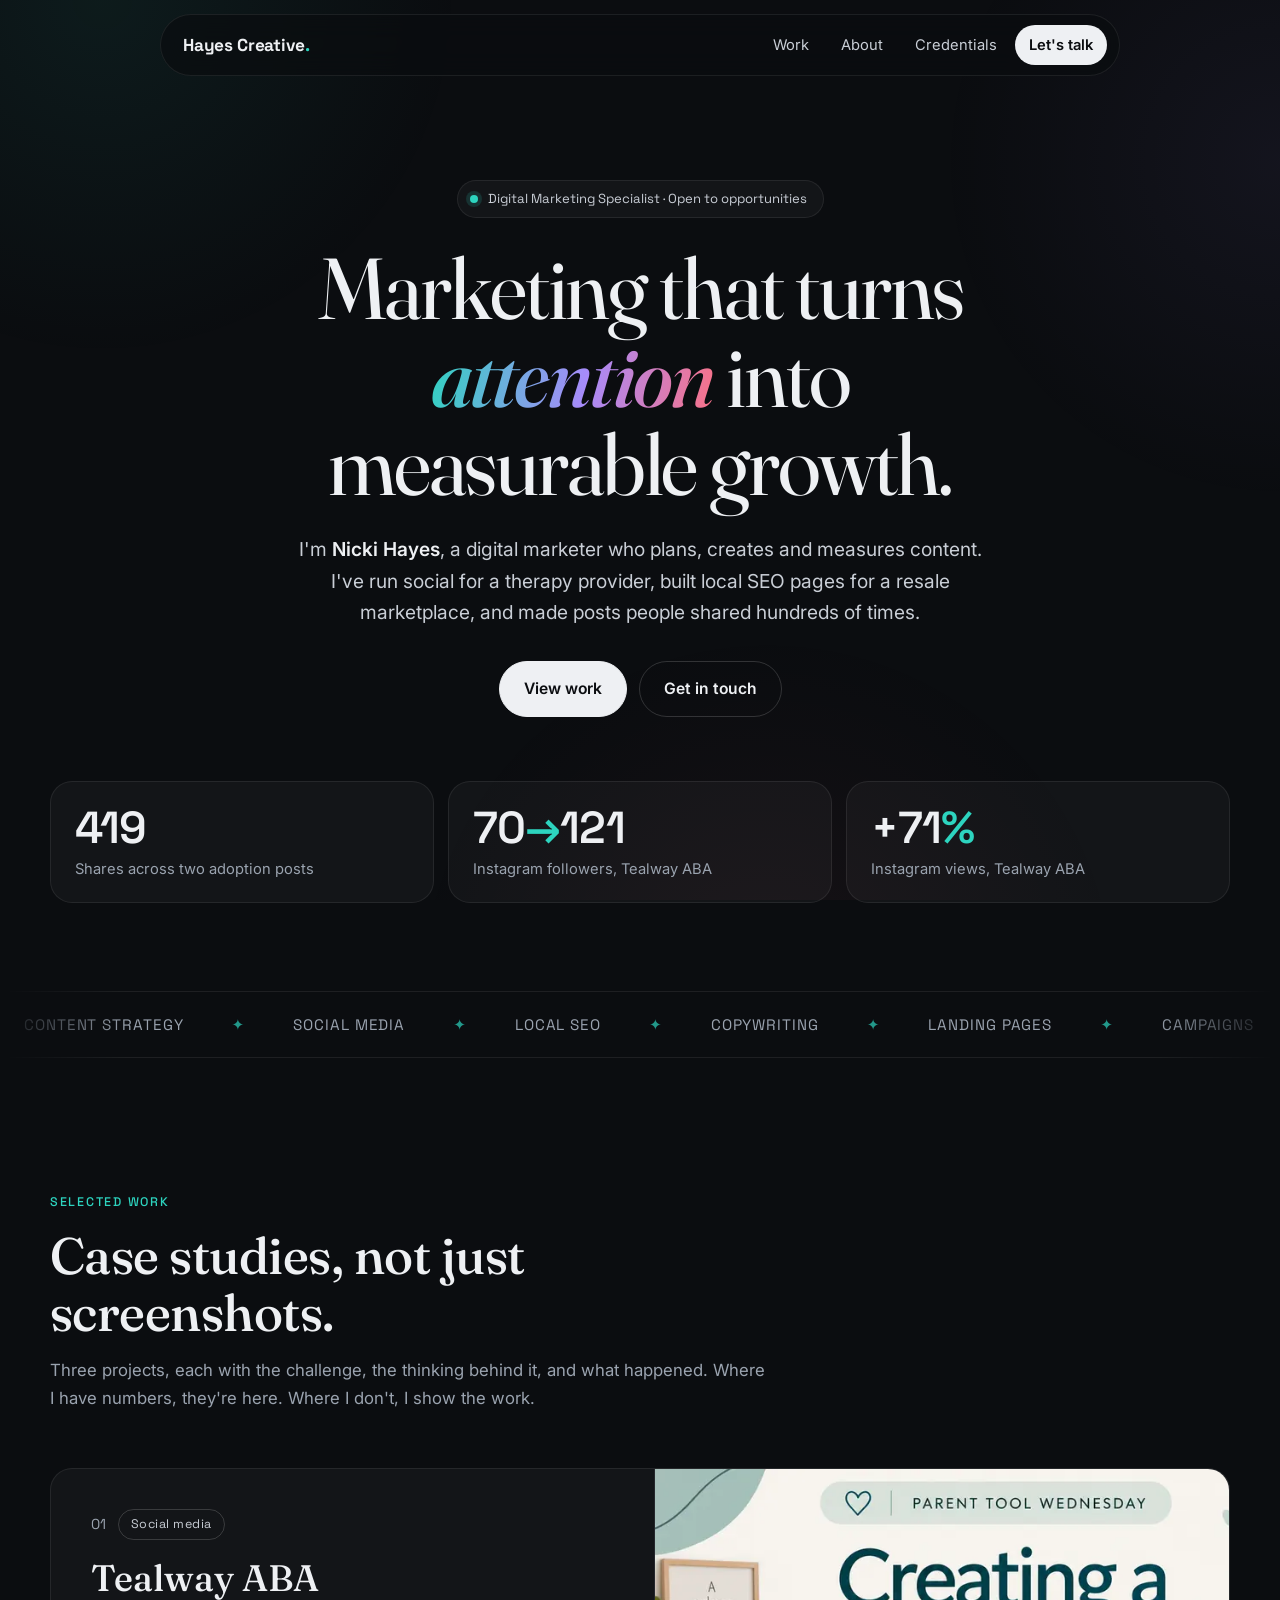
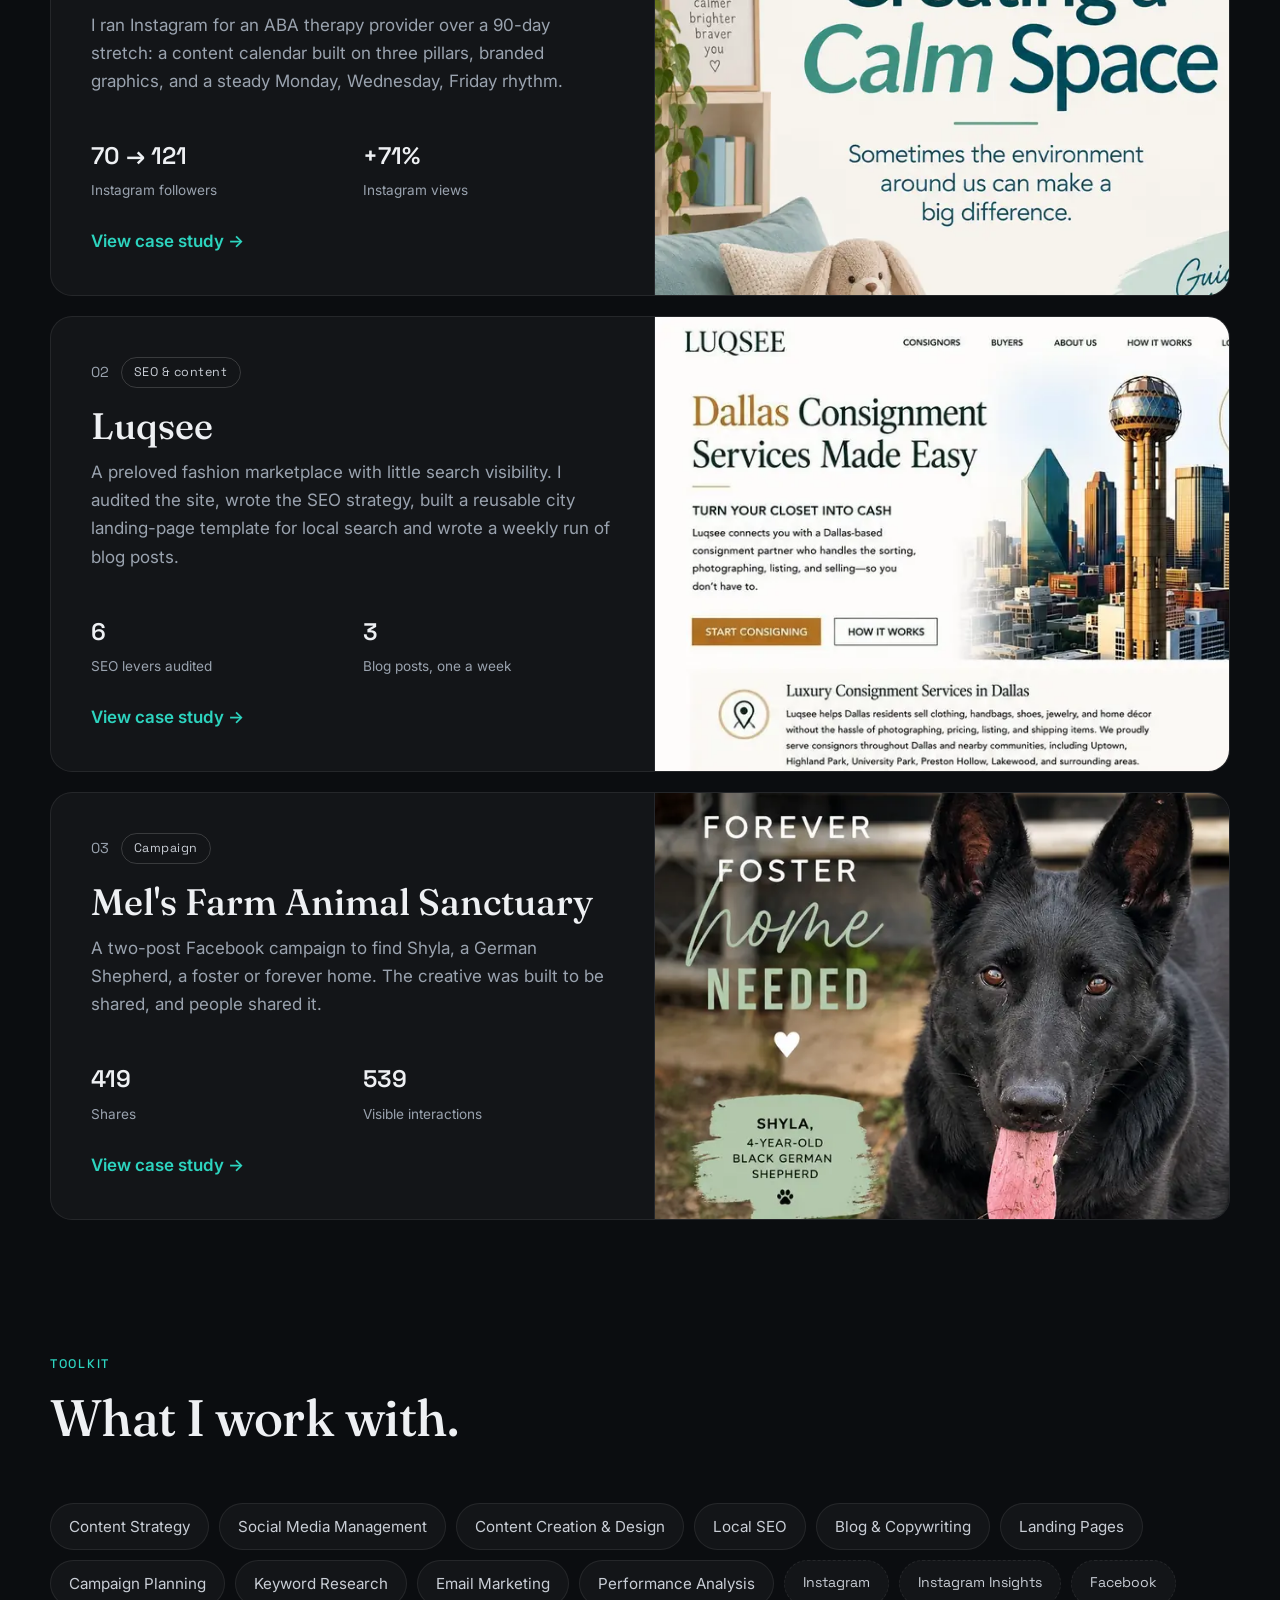
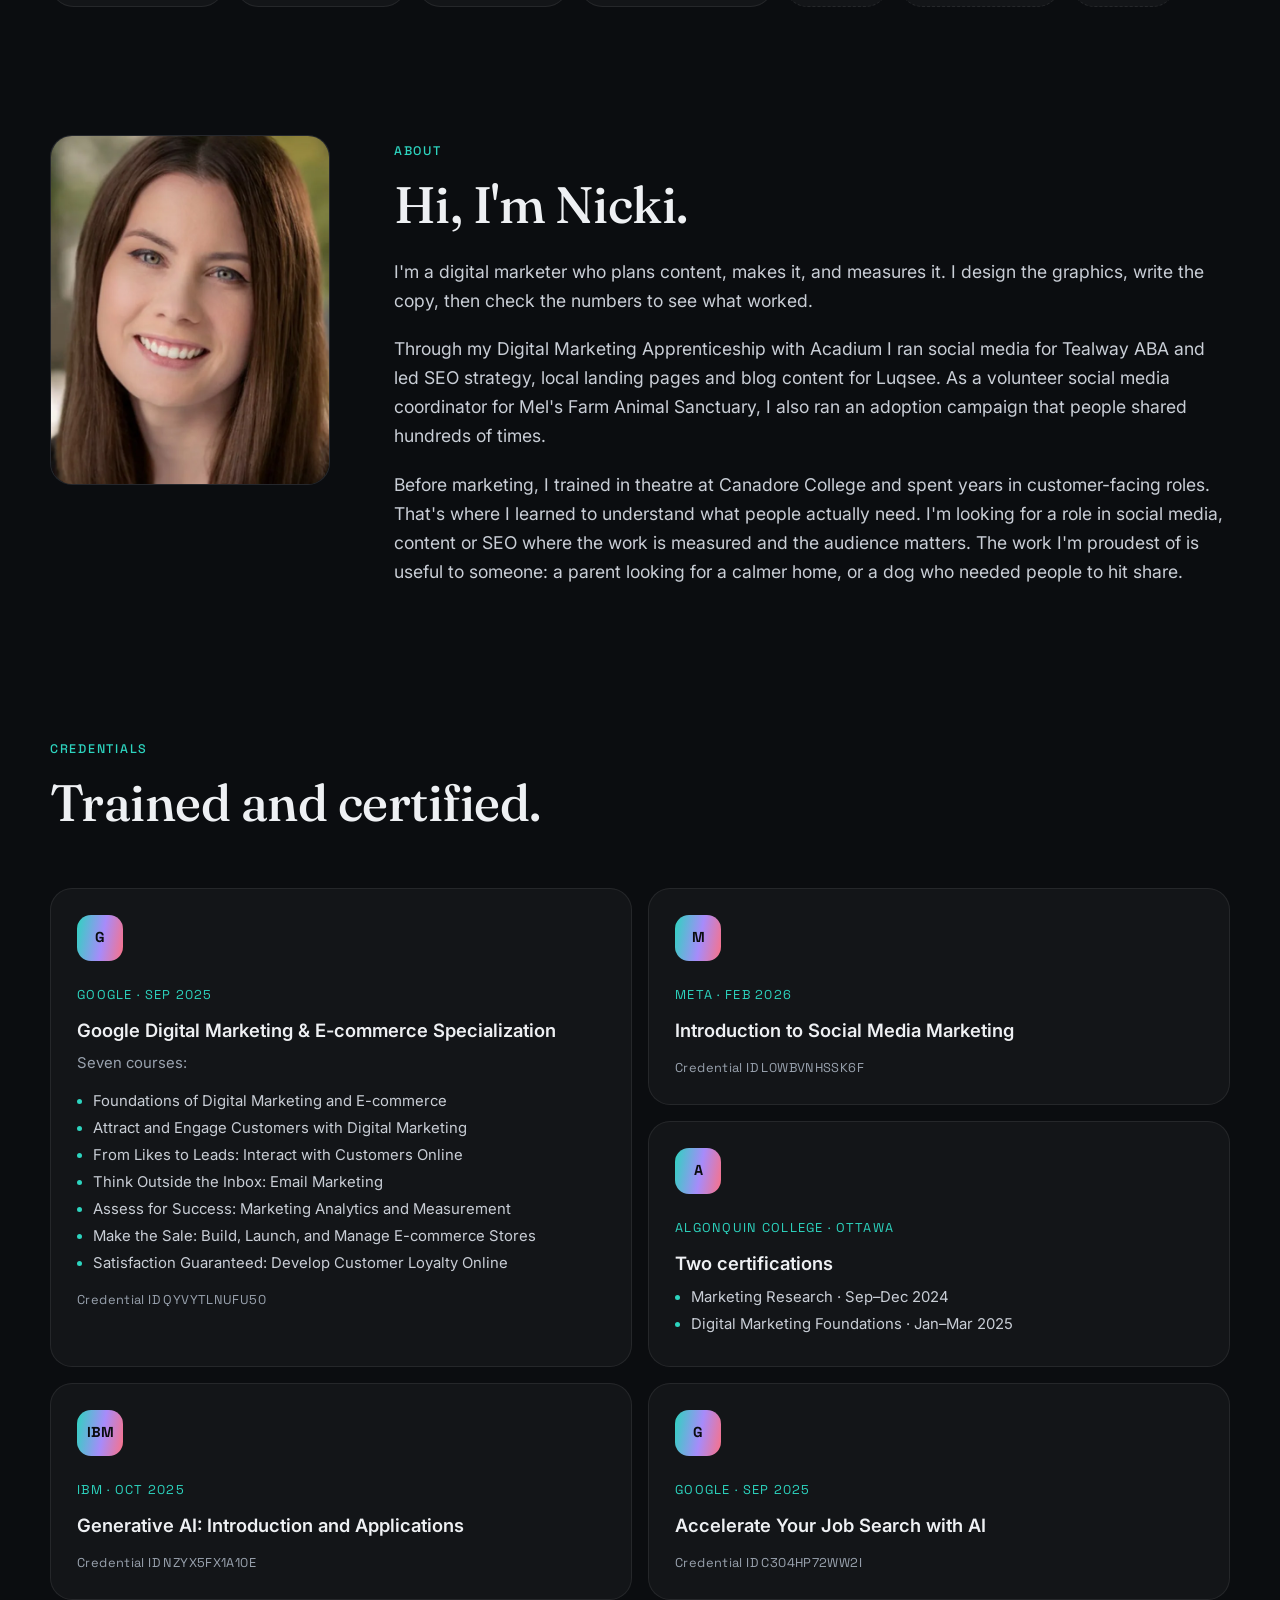
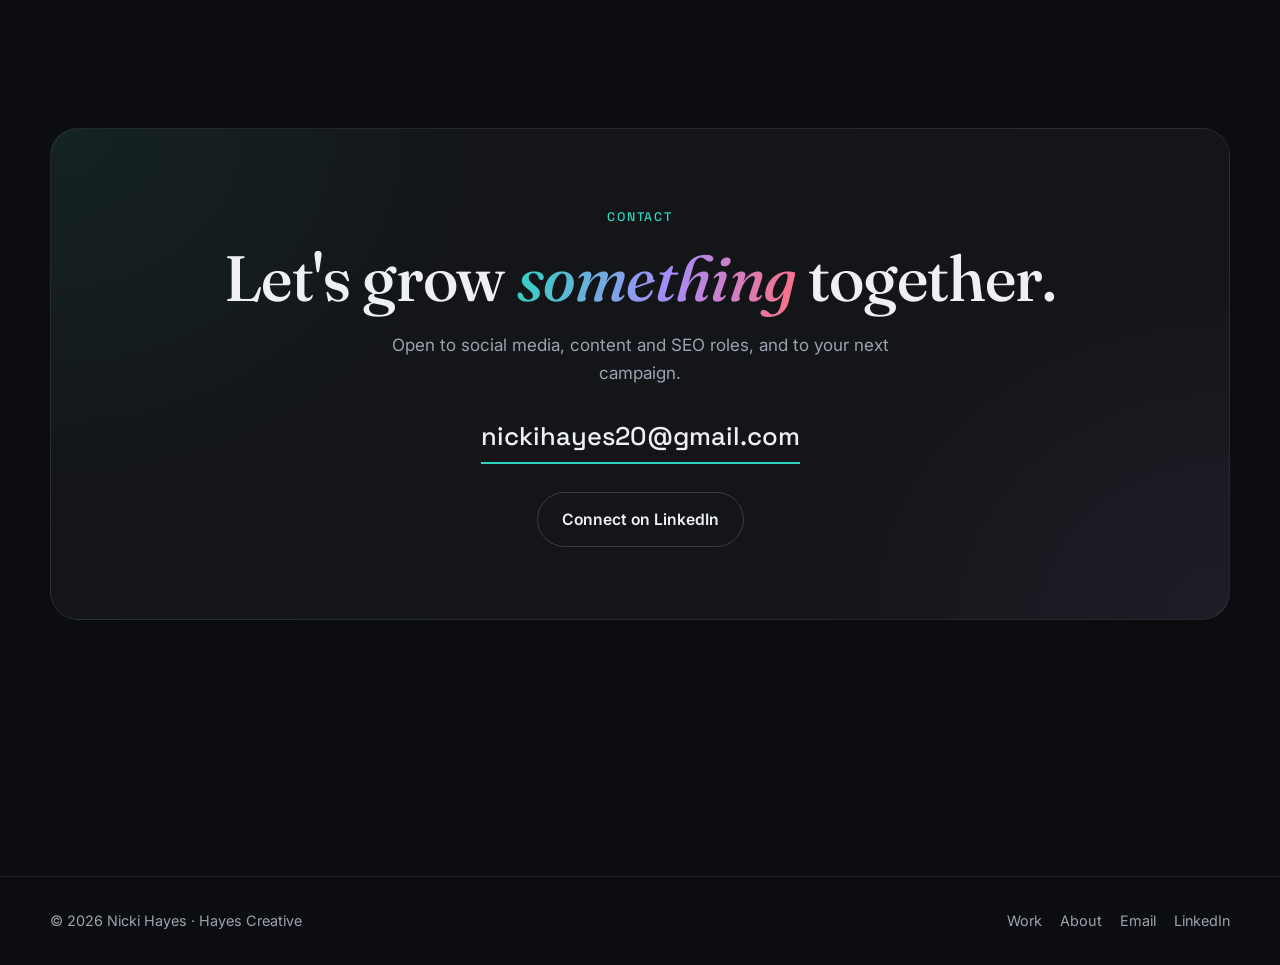
==== index.html @ 2bae9074 "Hayes Creative v1: portfolio site for Nicki Hayes Static site (HTML/CSS/vanilla JS, no build step): " ====
<!DOCTYPE html>
<html lang="en">
<head>
  <meta charset="utf-8">
  <meta name="viewport" content="width=device-width, initial-scale=1">
  <title>Nicki Hayes — Digital Marketing Specialist | Hayes Creative</title>
  <meta name="description" content="Nicki Hayes is a digital marketing specialist working across social media content, local SEO and campaign creative. Case studies with real results.">
  <meta name="author" content="Nicki Hayes">

  <link rel="canonical" href="https://laird777.github.io/hayes-creative/">
  <meta property="og:url" content="https://laird777.github.io/hayes-creative/">
  <meta property="og:type" content="website">
  <meta property="og:site_name" content="Hayes Creative">
  <meta property="og:title" content="Nicki Hayes — Digital Marketing Specialist | Hayes Creative">
  <meta property="og:description" content="Social media content, local SEO and campaign creative, with real results.">
  <meta property="og:image" content="https://laird777.github.io/hayes-creative/assets/img/card-tealway.webp">
  <meta property="og:image:width" content="800">
  <meta property="og:image:height" content="500">
  <meta property="og:image:alt" content="Parent Tool Wednesday Instagram post for Tealway ABA, designed by Nicki Hayes">
  <meta name="twitter:card" content="summary_large_image">

  <link rel="icon" href="assets/favicon.svg" type="image/svg+xml">
  <link rel="preconnect" href="https://fonts.googleapis.com">
  <link rel="preconnect" href="https://fonts.gstatic.com" crossorigin>
  <link rel="stylesheet" href="https://fonts.googleapis.com/css2?family=Fraunces:ital,opsz,wght@0,144,400..500;1,144,500&amp;family=Inter:wght@400..600&amp;family=Space+Grotesk:wght@500..700&amp;display=swap">
  <link rel="stylesheet" href="assets/site.css">
  <script type="application/ld+json">
  {
    "@context": "https://schema.org",
    "@type": "Person",
    "name": "Nicki Hayes",
    "jobTitle": "Digital Marketing Specialist",
    "email": "mailto:nickihayes20@gmail.com",
    "brand": { "@type": "Brand", "name": "Hayes Creative" },
    "knowsAbout": ["Content strategy", "Social media management", "Local SEO", "Keyword research", "Copywriting", "Campaign planning"],
    "alumniOf": [
      { "@type": "CollegeOrUniversity", "name": "Algonquin College" },
      { "@type": "CollegeOrUniversity", "name": "Canadore College" }
    ],
    "url": "https://laird777.github.io/hayes-creative/",
    "image": "https://laird777.github.io/hayes-creative/assets/img/nicki-hayes.webp",
    "sameAs": ["https://www.linkedin.com/in/nicki-hayes-55327672"]
  }
  </script>
</head>
<body>
  <a class="skip-link" href="#main">Skip to content</a>

  <nav class="nav" aria-label="Main">
    <a class="logo" href="index.html" aria-label="Hayes Creative — home">Hayes Creative<span>.</span></a>
    <button class="nav__toggle" type="button" aria-expanded="false" aria-controls="nav-links" aria-label="Menu">
      <svg viewBox="0 0 20 20" aria-hidden="true"><path d="M2 5h16M2 10h16M2 15h16" stroke="currentColor" stroke-width="1.8" stroke-linecap="round"/></svg>
    </button>
    <ul class="nav__links" id="nav-links">
      <li><a href="#work">Work</a></li>
      <li><a href="#about">About</a></li>
      <li><a href="#credentials">Credentials</a></li>
      <li><a class="is-cta" href="#contact">Let's talk</a></li>
    </ul>
  </nav>

  <main id="main">
    <!-- ============ Hero ============ -->
    <header class="hero wrap">
      <span class="pill">Digital Marketing Specialist · Open to opportunities</span>
      <h1>Marketing that turns <em class="grad grad-italic">attention</em> into measurable growth.</h1>
      <p class="hero__lede">I'm <strong>Nicki Hayes</strong>, a digital marketer who plans, creates and measures content. I've run social for a therapy provider, built local SEO pages for a resale marketplace, and made posts people shared hundreds of times.</p>
      <div class="btn-row">
        <a class="btn btn--primary" href="#work">View work</a>
        <a class="btn" href="#contact">Get in touch</a>
      </div>

      <div class="stats stats--hero">
        <div class="stat">
          <span class="stat__num">419</span>
          <span class="stat__label">Shares across two adoption posts</span>
        </div>
        <div class="stat">
          <span class="stat__num">70<span class="arrow">→</span>121</span>
          <span class="stat__label">Instagram followers, Tealway ABA</span>
        </div>
        <div class="stat">
          <span class="stat__num">+71<span class="unit">%</span></span>
          <span class="stat__label">Instagram views, Tealway ABA</span>
        </div>
      </div>
    </header>

    <div class="marquee" aria-hidden="true">
      <div class="marquee__track">
        <span>Content Strategy</span><span>Social Media</span><span>Local SEO</span><span>Copywriting</span><span>Landing Pages</span><span>Campaigns</span><span>Performance Analysis</span>
        <span aria-hidden="true">Content Strategy</span><span aria-hidden="true">Social Media</span><span aria-hidden="true">Local SEO</span><span aria-hidden="true">Copywriting</span><span aria-hidden="true">Landing Pages</span><span aria-hidden="true">Campaigns</span><span aria-hidden="true">Performance Analysis</span>
      </div>
    </div>

    <!-- ============ Selected work ============ -->
    <section class="section" id="work" aria-labelledby="work-title">
      <div class="wrap">
        <div class="section-head reveal">
          <span class="kicker">Selected work</span>
          <h2 id="work-title">Case studies, not just screenshots.</h2>
          <p>Three projects, each with the challenge, the thinking behind it, and what happened. Where I have numbers, they're here. Where I don't, I show the work.</p>
        </div>

        <div class="work-grid">
          <a class="work-card reveal" href="work/teal-way.html">
            <div class="work-card__body">
              <div class="work-card__top"><span class="work-card__num">01</span><span class="tag">Social media</span></div>
              <h3>Tealway ABA</h3>
              <p>I ran Instagram for an ABA therapy provider over a 90-day stretch: a content calendar built on three pillars, branded graphics, and a steady Monday, Wednesday, Friday rhythm.</p>
              <div class="work-card__stats">
                <div><strong>70 → 121</strong><span>Instagram followers</span></div>
                <div><strong>+71%</strong><span>Instagram views</span></div>
              </div>
              <span class="work-card__cta">View case study</span>
            </div>
            <div class="work-card__media">
              <img src="assets/img/card-tealway.webp" width="800" height="500" alt="Tealway ABA Instagram post titled Creating a Calm Space, from the Parent Tool Wednesday series">
            </div>
          </a>

          <a class="work-card reveal" href="work/luqsee.html">
            <div class="work-card__body">
              <div class="work-card__top"><span class="work-card__num">02</span><span class="tag">SEO &amp; content</span></div>
              <h3>Luqsee</h3>
              <p>A preloved fashion marketplace with little search visibility. I audited the site, wrote the SEO strategy, built a reusable city landing-page template for local search and wrote a weekly run of blog posts.</p>
              <div class="work-card__stats">
                <div><strong>6</strong><span>SEO levers audited</span></div>
                <div><strong>3</strong><span>Blog posts, one a week</span></div>
              </div>
              <span class="work-card__cta">View case study</span>
            </div>
            <div class="work-card__media">
              <img src="assets/img/card-luqsee.webp" width="800" height="469" alt="Top of the Luqsee Dallas city landing page design: Dallas Consignment Services Made Easy" loading="lazy">
            </div>
          </a>

          <a class="work-card reveal" href="work/animal-shelter.html">
            <div class="work-card__body">
              <div class="work-card__top"><span class="work-card__num">03</span><span class="tag">Campaign</span></div>
              <h3>Mel's Farm Animal Sanctuary</h3>
              <p>A two-post Facebook campaign to find Shyla, a German Shepherd, a foster or forever home. The creative was built to be shared, and people shared it.</p>
              <div class="work-card__stats">
                <div><strong>419</strong><span>Shares</span></div>
                <div><strong>539</strong><span>Visible interactions</span></div>
              </div>
              <span class="work-card__cta">View case study</span>
            </div>
            <div class="work-card__media">
              <img src="assets/img/card-shelter.webp" width="800" height="500" alt="Forever Foster Home Needed post featuring Shyla, a black German Shepherd" loading="lazy">
            </div>
          </a>
        </div>
      </div>
    </section>

    <!-- ============ Toolkit ============ -->
    <section class="section" id="toolkit" aria-labelledby="toolkit-title">
      <div class="wrap">
        <div class="section-head reveal">
          <span class="kicker">Toolkit</span>
          <h2 id="toolkit-title">What I work with.</h2>
        </div>
        <ul class="pills reveal">
          <li>Content Strategy</li>
          <li>Social Media Management</li>
          <li>Content Creation &amp; Design</li>
          <li>Local SEO</li>
          <li>Blog &amp; Copywriting</li>
          <li>Landing Pages</li>
          <li>Campaign Planning</li>
          <li>Keyword Research</li>
          <li>Email Marketing</li>
          <li>Performance Analysis</li>
          <li class="is-tool">Instagram</li>
          <li class="is-tool">Instagram Insights</li>
          <li class="is-tool">Facebook</li>
        </ul>
      </div>
    </section>

    <!-- ============ About ============ -->
    <section class="section" id="about" aria-labelledby="about-title">
      <div class="wrap about">
        <div class="about__photo reveal">
          <img src="assets/img/nicki-hayes.webp" width="800" height="800" loading="lazy" alt="Nicki Hayes, smiling, outdoors">
        </div>
        <div class="reveal">
          <span class="kicker">About</span>
          <h2 id="about-title" class="about__title">Hi, I'm Nicki.</h2>
          <div class="about__text">
            <p>I'm a digital marketer who plans content, makes it, and measures it. I design the graphics, write the copy, then check the numbers to see what worked.</p>
            <p>Through my Digital Marketing Apprenticeship with Acadium I ran social media for Tealway ABA and led SEO strategy, local landing pages and blog content for Luqsee. As a volunteer social media coordinator for Mel's Farm Animal Sanctuary, I also ran an adoption campaign that people shared hundreds of times.</p>
            <p>Before marketing, I trained in theatre at Canadore College and spent years in customer-facing roles. That's where I learned to understand what people actually need. I'm looking for a role in social media, content or SEO where the work is measured and the audience matters. The work I'm proudest of is useful to someone: a parent looking for a calmer home, or a dog who needed people to hit share.</p>
          </div>
        </div>
      </div>
    </section>

    <!-- ============ Credentials ============ -->
    <section class="section" id="credentials" aria-labelledby="cred-title">
      <div class="wrap">
        <div class="section-head reveal">
          <span class="kicker">Credentials</span>
          <h2 id="cred-title">Trained and certified.</h2>
        </div>
        <div class="cred-grid">
          <div class="cred cred--wide reveal">
            <div class="cred__icon" aria-hidden="true">G</div>
            <span class="cred__issuer">Google · Sep 2025</span>
            <h3>Google Digital Marketing &amp; E-commerce Specialization</h3>
            <p>Seven courses:</p>
            <ul class="cred__list">
              <li>Foundations of Digital Marketing and E-commerce</li>
              <li>Attract and Engage Customers with Digital Marketing</li>
              <li>From Likes to Leads: Interact with Customers Online</li>
              <li>Think Outside the Inbox: Email Marketing</li>
              <li>Assess for Success: Marketing Analytics and Measurement</li>
              <li>Make the Sale: Build, Launch, and Manage E-commerce Stores</li>
              <li>Satisfaction Guaranteed: Develop Customer Loyalty Online</li>
            </ul>
            <p class="cred__id">Credential ID QYVYTLNUFU50</p>
          </div>
          <div class="cred reveal">
            <div class="cred__icon" aria-hidden="true">M</div>
            <span class="cred__issuer">Meta · Feb 2026</span>
            <h3>Introduction to Social Media Marketing</h3>
            <p class="cred__id">Credential ID L0WBVNHSSK6F</p>
          </div>
          <div class="cred reveal">
            <div class="cred__icon" aria-hidden="true">A</div>
            <span class="cred__issuer">Algonquin College · Ottawa</span>
            <h3>Two certifications</h3>
            <ul class="cred__list">
              <li>Marketing Research · Sep–Dec 2024</li>
              <li>Digital Marketing Foundations · Jan–Mar 2025</li>
            </ul>
          </div>
          <div class="cred reveal">
            <div class="cred__icon" aria-hidden="true">IBM</div>
            <span class="cred__issuer">IBM · Oct 2025</span>
            <h3>Generative AI: Introduction and Applications</h3>
            <p class="cred__id">Credential ID NZYX5FX1A10E</p>
          </div>
          <div class="cred reveal">
            <div class="cred__icon" aria-hidden="true">G</div>
            <span class="cred__issuer">Google · Sep 2025</span>
            <h3>Accelerate Your Job Search with AI</h3>
            <p class="cred__id">Credential ID C304HP72WW2I</p>
          </div>
        </div>
      </div>
    </section>

    <!-- ============ Contact ============ -->
    <section class="section" id="contact" aria-labelledby="contact-title">
      <div class="wrap">
        <div class="contact reveal">
          <span class="kicker">Contact</span>
          <h2 id="contact-title">Let's grow <em class="grad grad-italic">something</em> together.</h2>
          <p>Open to social media, content and SEO roles, and to your next campaign.</p>
          <a class="contact__email" href="mailto:nickihayes20@gmail.com">nickihayes20@gmail.com</a>
          <div class="btn-row">
            <a class="btn" href="https://www.linkedin.com/in/nicki-hayes-55327672" target="_blank" rel="noopener">Connect on LinkedIn</a>
          </div>
        </div>
      </div>
    </section>
  </main>

  <footer class="footer">
    <div class="wrap">
      <span>© <span data-year>2026</span> Nicki Hayes · Hayes Creative</span>
      <nav aria-label="Footer">
        <a href="#work">Work</a>
        <a href="#about">About</a>
        <a href="mailto:nickihayes20@gmail.com">Email</a>
        <a href="https://www.linkedin.com/in/nicki-hayes-55327672" target="_blank" rel="noopener">LinkedIn</a>
      </nav>
    </div>
  </footer>

  <script src="assets/site.js"></script>
</body>
</html>
---- assets/site.css ----
/* ==========================================================================
   Hayes Creative — site styles
   Structure: tokens → base → layout → components (one block each) → utilities
   ========================================================================== */

/* ---------- Tokens ---------- */
:root {
  --bg: #0b0d10;
  --bg-raised: #12151a;
  --card: rgba(255, 255, 255, .035);
  --card-hover: rgba(255, 255, 255, .055);
  --line: rgba(255, 255, 255, .08);
  --line-strong: rgba(255, 255, 255, .16);

  --text: #eef0f3;
  --text-soft: #c9ced6;
  --muted: #9aa3af;          /* 7.6:1 on --bg */

  --teal: #2dd4bf;
  --violet: #a78bfa;
  --coral: #fb7185;
  --accent: linear-gradient(100deg, var(--teal), var(--violet) 55%, var(--coral));

  --font-display: "Fraunces", Georgia, "Times New Roman", serif;
  --font-body: "Inter", system-ui, -apple-system, "Segoe UI", Roboto, sans-serif;
  --font-mono: "Space Grotesk", "Inter", system-ui, sans-serif;

  --radius: 22px;
  --radius-sm: 14px;
  --wrap: 1180px;
  --gutter: clamp(20px, 4vw, 40px);
  --section: clamp(72px, 10vw, 128px);

  --ease: cubic-bezier(.2, .7, .2, 1);
}

/* ---------- Base ---------- */
*, *::before, *::after { box-sizing: border-box; }

html { scroll-behavior: smooth; -webkit-text-size-adjust: 100%; }

body {
  margin: 0;
  background: var(--bg);
  color: var(--text);
  font-family: var(--font-body);
  font-size: 17px;
  line-height: 1.65;
  -webkit-font-smoothing: antialiased;
  overflow-x: hidden;
}

/* Faint fixed glows behind content */
body::before {
  content: "";
  position: fixed;
  inset: 0;
  z-index: -1;
  pointer-events: none;
  background:
    radial-gradient(40vw 40vw at 8% 0%, rgba(45, 212, 191, .07), transparent 70%),
    radial-gradient(38vw 38vw at 100% 18%, rgba(167, 139, 250, .06), transparent 70%),
    radial-gradient(40vw 40vw at 60% 110%, rgba(251, 113, 133, .05), transparent 70%);
}

img { max-width: 100%; height: auto; display: block; }

a { color: inherit; }

h1, h2, h3 { margin: 0; font-weight: 500; line-height: 1.1; letter-spacing: -.01em; }
h1, h2 { font-family: var(--font-display); }
h3 { font-family: var(--font-body); font-weight: 600; font-size: 1.15rem; letter-spacing: 0; line-height: 1.3; }
p { margin: 0 0 1em; }
p:last-child { margin-bottom: 0; }

:focus-visible {
  outline: 2px solid var(--teal);
  outline-offset: 3px;
  border-radius: 6px;
}

.skip-link {
  position: absolute;
  left: 16px;
  top: -60px;
  z-index: 100;
  padding: 10px 16px;
  border-radius: 10px;
  background: var(--teal);
  color: #04110f;
  font-weight: 600;
  text-decoration: none;
}
.skip-link:focus { top: 16px; }

/* ---------- Layout ---------- */
.wrap { width: min(100% - 2 * var(--gutter), var(--wrap)); margin-inline: auto; }
.wrap--narrow { width: min(100% - 2 * var(--gutter), 780px); margin-inline: auto; }

.section { padding-block: var(--section) 0; scroll-margin-top: 90px; }
.section:last-of-type { padding-bottom: var(--section); }

.section-head { margin-bottom: clamp(32px, 5vw, 56px); max-width: 720px; }
.section-head h2 { font-size: clamp(2rem, 4.4vw, 3.2rem); margin-top: 14px; }
.section-head p { margin-top: 16px; color: var(--muted); font-size: 1.05rem; }

.kicker {
  font-family: var(--font-mono);
  font-size: .78rem;
  font-weight: 500;
  letter-spacing: .14em;
  text-transform: uppercase;
  color: var(--teal);
}

.grad {
  background: var(--accent);
  -webkit-background-clip: text;
  background-clip: text;
  color: transparent;
}
.grad-italic { font-style: italic; font-weight: 500; }

@media (forced-colors: active) {
  .grad { background: none; color: CanvasText; }
}

/* ---------- Nav ---------- */
.nav {
  position: fixed;
  top: 14px;
  left: 50%;
  transform: translateX(-50%);
  z-index: 50;
  width: min(100% - 24px, 960px);
  display: flex;
  align-items: center;
  justify-content: space-between;
  gap: 16px;
  padding: 10px 12px 10px 22px;
  border: 1px solid var(--line);
  border-radius: 999px;
  background: rgba(11, 13, 16, .72);
  -webkit-backdrop-filter: blur(14px);
  backdrop-filter: blur(14px);
}

.logo {
  font-family: var(--font-mono);
  font-weight: 700;
  font-size: 1.08rem;
  letter-spacing: -.01em;
  text-decoration: none;
  white-space: nowrap;
}
.logo span { color: var(--teal); }

.nav__links { display: flex; gap: 4px; list-style: none; margin: 0; padding: 0; }
.nav__links a {
  display: block;
  padding: 8px 14px;
  border-radius: 999px;
  color: var(--text-soft);
  font-size: .92rem;
  text-decoration: none;
  transition: background .2s, color .2s;
}
.nav__links a:hover { background: var(--card-hover); color: var(--text); }
.nav__links a.is-cta { background: var(--text); color: var(--bg); font-weight: 600; }
.nav__links a.is-cta:hover { background: var(--teal); }

.nav__toggle {
  display: none;
  width: 42px;
  height: 42px;
  border: 1px solid var(--line);
  border-radius: 50%;
  background: transparent;
  color: var(--text);
  cursor: pointer;
}
.nav__toggle svg { width: 18px; height: 18px; margin: auto; }

@media (max-width: 720px) {
  .nav { padding: 8px 8px 8px 18px; border-radius: 26px; flex-wrap: wrap; }
  .nav__toggle { display: grid; place-items: center; }
  .nav__links {
    display: none;
    flex-basis: 100%;
    flex-direction: column;
    padding: 6px 4px 8px;
  }
  .nav.is-open .nav__links { display: flex; }
  .nav__links a { padding: 12px 14px; font-size: 1rem; }
}

/* ---------- Buttons ---------- */
.btn-row { display: flex; flex-wrap: wrap; gap: 12px; }

.btn {
  display: inline-flex;
  align-items: center;
  gap: 8px;
  padding: 14px 24px;
  border-radius: 999px;
  border: 1px solid var(--line-strong);
  font-weight: 600;
  font-size: .98rem;
  text-decoration: none;
  transition: transform .2s var(--ease), background .2s, border-color .2s, color .2s;
}
.btn:hover { transform: translateY(-2px); border-color: var(--text-soft); }
.btn--primary { background: var(--text); color: var(--bg); border-color: var(--text); }
.btn--primary:hover { background: var(--teal); border-color: var(--teal); }

.text-link {
  color: var(--teal);
  font-weight: 600;
  text-decoration: none;
  border-bottom: 1px solid rgba(45, 212, 191, .35);
  transition: border-color .2s;
}
.text-link:hover { border-color: var(--teal); }

/* ---------- Hero ---------- */
.hero { padding-top: clamp(120px, 16vw, 180px); text-align: center; }
.hero h1, .hero__lede { margin-inline: auto; }
.hero .btn-row { justify-content: center; }
.hero .stats { text-align: left; }

.pill {
  display: inline-flex;
  align-items: center;
  gap: 10px;
  padding: 7px 16px 7px 12px;
  border: 1px solid var(--line);
  border-radius: 999px;
  background: var(--card);
  font-family: var(--font-mono);
  font-size: .82rem;
  color: var(--text-soft);
}
.pill::before {
  content: "";
  width: 8px;
  height: 8px;
  border-radius: 50%;
  background: var(--teal);
  box-shadow: 0 0 0 4px rgba(45, 212, 191, .15);
}

.hero h1 {
  margin-top: 26px;
  max-width: 15ch;
  font-size: clamp(2.6rem, 7.2vw, 5.4rem);
  font-weight: 400;
  line-height: 1.02;
  letter-spacing: -.025em;
}

.hero__lede {
  margin-top: 26px;
  max-width: 60ch;
  font-size: clamp(1.05rem, 1.6vw, 1.2rem);
  color: var(--text-soft);
}
.hero__lede strong { color: var(--text); font-weight: 600; }

.hero .btn-row { margin-top: 32px; }

/* ---------- Stat tiles ---------- */
.stats {
  display: grid;
  grid-template-columns: repeat(auto-fit, minmax(200px, 1fr));
  gap: 14px;
  margin-top: clamp(40px, 6vw, 64px);
}

.stat {
  padding: 22px 24px;
  border: 1px solid var(--line);
  border-radius: var(--radius);
  background: var(--card);
}
.stat__num {
  display: block;
  font-family: var(--font-mono);
  font-weight: 600;
  font-size: clamp(2.1rem, 4vw, 2.8rem);
  line-height: 1.05;
  letter-spacing: -.02em;
}
.stat__label { display: block; margin-top: 8px; color: var(--muted); font-size: .92rem; line-height: 1.45; }
.stat__num .arrow, .stat__num .unit { color: var(--teal); }
.stat__src { display: block; margin-top: 10px; font-family: var(--font-mono); font-size: .78rem; letter-spacing: .04em; color: var(--muted); }

@media (max-width: 560px) {
  .stats { grid-template-columns: 1fr; }
}

/* Hero stats: compact 3-across on phones so the metric sits above the fold */
@media (max-width: 560px) {
  .hero { padding-top: 104px; }
  .hero .pill { font-size: .72rem; padding: 6px 12px 6px 10px; gap: 8px; }
  .hero h1 { margin-top: 20px; font-size: clamp(2.1rem, 9.4vw, 2.5rem); }
  .hero__lede { margin-top: 18px; font-size: 1rem; }
  .hero .btn-row { margin-top: 22px; }
  .hero .btn { padding: 12px 20px; }
  .stats--hero { grid-template-columns: repeat(3, 1fr); gap: 8px; margin-top: 28px; }
  .stats--hero .stat { padding: 14px 12px; border-radius: var(--radius-sm); }
  .stats--hero .stat__num { font-size: 1.45rem; }
  .stats--hero .stat__label { font-size: .76rem; margin-top: 4px; }
}

/* ---------- Marquee ---------- */
.marquee {
  margin-top: clamp(56px, 8vw, 88px);
  border-block: 1px solid var(--line);
  overflow: hidden;
  -webkit-mask-image: linear-gradient(90deg, transparent, #000 10%, #000 90%, transparent);
  mask-image: linear-gradient(90deg, transparent, #000 10%, #000 90%, transparent);
}
.marquee__track {
  display: flex;
  width: max-content;
  gap: 48px;
  padding: 20px 24px;
  animation: marquee 48s linear infinite;
}
.marquee__track span {
  font-family: var(--font-mono);
  font-size: .95rem;
  letter-spacing: .06em;
  text-transform: uppercase;
  color: var(--muted);
  white-space: nowrap;
}
.marquee__track span::after { content: "✦"; margin-left: 48px; color: var(--teal); opacity: .7; }

@keyframes marquee { to { transform: translateX(-50%); } }

/* ---------- Work cards ---------- */
.work-grid { display: grid; gap: 20px; }

.work-card {
  display: grid;
  grid-template-columns: 1.05fr 1fr;
  border: 1px solid var(--line);
  border-radius: var(--radius);
  background: var(--card);
  overflow: hidden;
  text-decoration: none;
  transition: transform .3s var(--ease), border-color .3s, background .3s;
}
.work-card:hover { transform: translateY(-4px); border-color: var(--line-strong); background: var(--card-hover); }

.work-card__body { display: flex; flex-direction: column; padding: clamp(24px, 3.4vw, 40px); }
.work-card__top { display: flex; align-items: center; gap: 12px; flex-wrap: wrap; }
.work-card__num { font-family: var(--font-mono); color: var(--muted); font-size: .9rem; }
.tag {
  display: inline-block;
  padding: 4px 12px;
  border: 1px solid var(--line-strong);
  border-radius: 999px;
  font-family: var(--font-mono);
  font-size: .78rem;
  letter-spacing: .04em;
  color: var(--text-soft);
}
.work-card h3 {
  margin-top: 18px;
  font-family: var(--font-display);
  font-weight: 500;
  font-size: clamp(1.7rem, 3vw, 2.3rem);
  line-height: 1.1;
}
.work-card p { margin-top: 12px; color: var(--muted); }

.work-card__stats { display: grid; grid-template-columns: 1fr 1fr; gap: 20px; margin-top: auto; padding-top: 24px; }
.work-card__stats strong { display: block; font-family: var(--font-mono); font-size: 1.5rem; font-weight: 600; }
.work-card__stats span { color: var(--muted); font-size: .85rem; }

.work-card__cta { margin-top: 24px; font-weight: 600; color: var(--teal); }
.work-card__cta::after { content: " →"; transition: margin .2s; }
.work-card:hover .work-card__cta::after { margin-left: 4px; }

.work-card__media { position: relative; min-height: 280px; background: var(--bg-raised); border-left: 1px solid var(--line); }
.work-card__media img { position: absolute; inset: 0; width: 100%; height: 100%; object-fit: cover; object-position: left top; }

@media (max-width: 860px) {
  .work-card { grid-template-columns: 1fr; }
  .work-card__media { order: -1; min-height: 0; aspect-ratio: 16 / 10; border-left: 0; border-bottom: 1px solid var(--line); }
}

/* ---------- Pills (toolkit) ---------- */
.pills { display: flex; flex-wrap: wrap; gap: 10px; list-style: none; margin: 0; padding: 0; }
.pills li {
  padding: 10px 18px;
  border: 1px solid var(--line);
  border-radius: 999px;
  background: var(--card);
  font-size: .95rem;
  color: var(--text-soft);
}
.pills li.is-tool { border-style: dashed; font-family: var(--font-mono); font-size: .88rem; }

/* ---------- About ---------- */
.about { display: grid; grid-template-columns: 280px 1fr; gap: clamp(28px, 5vw, 64px); align-items: start; }
.about__photo {
  aspect-ratio: 4 / 5;
  border-radius: var(--radius);
  border: 1px solid var(--line);
  overflow: hidden;
  background: var(--bg-raised);
}
.about__photo img { width: 100%; height: 100%; object-fit: cover; object-position: center 30%; }
.about__initials {
  display: grid;
  place-items: center;
  height: 100%;
  font-family: var(--font-display);
  font-style: italic;
  font-size: 5rem;
  background:
    radial-gradient(circle at 30% 20%, rgba(45, 212, 191, .18), transparent 60%),
    radial-gradient(circle at 80% 90%, rgba(251, 113, 133, .16), transparent 60%),
    var(--bg-raised);
}
.about__title { margin: 14px 0 24px; font-size: clamp(2rem, 4.4vw, 3.2rem); }
.about__text { font-size: 1.1rem; color: var(--text-soft); }
.about__text p { margin-bottom: 1.1em; }

@media (max-width: 760px) {
  .about { grid-template-columns: 1fr; }
  .about__photo { max-width: 220px; }
}

/* ---------- Credentials ---------- */
.cred-grid { display: grid; grid-template-columns: repeat(2, 1fr); gap: 16px; }
.cred--wide { grid-row: span 2; }
@media (max-width: 720px) { .cred-grid { grid-template-columns: 1fr; } .cred--wide { grid-row: auto; } }
.cred {
  padding: 26px;
  border: 1px solid var(--line);
  border-radius: var(--radius);
  background: var(--card);
}
.cred__icon {
  display: grid;
  place-items: center;
  width: 46px;
  height: 46px;
  margin-bottom: 18px;
  border-radius: 14px;
  background: var(--accent);
  color: var(--bg);
  font-family: var(--font-mono);
  font-weight: 700;
  font-size: .9rem;
}
.cred__issuer { font-family: var(--font-mono); font-size: .8rem; letter-spacing: .1em; text-transform: uppercase; color: var(--teal); }
.cred h3 { margin-top: 12px; }
.cred p { margin-top: 8px; color: var(--muted); font-size: .93rem; }
.cred__list { margin: 10px 0 0; padding-left: 1.1em; color: var(--text-soft); font-size: .93rem; line-height: 1.55; }
.cred__list li { margin-bottom: 4px; }
.cred__list li::marker { color: var(--teal); }
.cred .cred__id { margin-top: 14px; font-family: var(--font-mono); font-size: .8rem; letter-spacing: .03em; }

/* ---------- Contact ---------- */
.contact {
  padding: clamp(36px, 6vw, 72px);
  border: 1px solid var(--line);
  border-radius: calc(var(--radius) + 6px);
  background:
    radial-gradient(60% 120% at 0% 0%, rgba(45, 212, 191, .08), transparent 60%),
    radial-gradient(60% 120% at 100% 100%, rgba(167, 139, 250, .08), transparent 60%),
    var(--card);
  text-align: center;
}
.contact h2 { font-size: clamp(2.2rem, 5.4vw, 4rem); margin-top: 14px; }
.contact p { margin: 18px auto 0; max-width: 52ch; color: var(--muted); }
.contact__email {
  display: inline-block;
  margin-top: 28px;
  font-family: var(--font-mono);
  font-size: clamp(1.1rem, 3vw, 1.6rem);
  font-weight: 500;
  text-decoration: none;
  border-bottom: 2px solid var(--teal);
  padding-bottom: 4px;
  word-break: break-all;
}
.contact__email:hover { color: var(--teal); }
.contact .btn-row { justify-content: center; margin-top: 28px; }

/* ---------- Footer ---------- */
.footer { margin-top: var(--section); border-top: 1px solid var(--line); padding-block: 32px; }
.footer .wrap { display: flex; flex-wrap: wrap; gap: 16px; justify-content: space-between; align-items: center; color: var(--muted); font-size: .9rem; }
.footer nav { display: flex; gap: 18px; flex-wrap: wrap; }
.footer a { text-decoration: none; }
.footer a:hover { color: var(--text); }

/* ==========================================================================
   Case-study pages
   ========================================================================== */
.case-hero { padding-top: clamp(116px, 14vw, 160px); }

.back-link { display: table; color: var(--muted); text-decoration: none; font-size: .92rem; margin-bottom: 28px; }
.back-link:hover { color: var(--text); }

.case-hero h1 { margin-top: 14px; font-size: clamp(2.4rem, 6vw, 4.4rem); font-weight: 400; letter-spacing: -.02em; max-width: 18ch; }

.case-meta { margin-top: 20px; color: var(--muted); font-family: var(--font-mono); font-size: .9rem; }
.case-role {
  margin-top: 20px;
  padding: 14px 18px;
  border-left: 3px solid var(--teal);
  background: var(--card);
  border-radius: 0 var(--radius-sm) var(--radius-sm) 0;
  max-width: 70ch;
}
.case-role strong { color: var(--teal); font-family: var(--font-mono); font-weight: 600; }
.case-summary { margin-top: 22px; max-width: 64ch; font-size: 1.12rem; color: var(--text-soft); }

.case-hero__visual {
  margin: clamp(36px, 5vw, 56px) 0 0;
  border: 1px solid var(--line);
  border-radius: var(--radius);
  overflow: hidden;
  background: var(--bg-raised);
}
.case-hero__visual img { width: 100%; max-height: 640px; object-fit: cover; object-position: top center; }
.case-hero__visual figcaption { padding: 12px 18px; color: var(--muted); font-size: .88rem; border-top: 1px solid var(--line); }

.case-section { padding-top: clamp(56px, 8vw, 96px); scroll-margin-top: 90px; }
.case-section h2 { font-size: clamp(1.8rem, 3.6vw, 2.6rem); margin: 12px 0 20px; }
.case-section .prose { color: var(--text-soft); }
.case-section .prose ul { padding-left: 1.2em; margin: 0 0 1em; }
.case-section .prose li { margin-bottom: .5em; }
.case-section .prose li::marker { color: var(--teal); }
.case-section .prose strong { color: var(--text); }

/* Callout (quoted excerpt from a strategy doc) */
.excerpt {
  margin: 28px 0;
  padding: 22px 26px;
  border: 1px solid var(--line);
  border-radius: var(--radius-sm);
  background: var(--card);
}
.excerpt__label { font-family: var(--font-mono); font-size: .78rem; letter-spacing: .12em; text-transform: uppercase; color: var(--teal); }
.excerpt blockquote { margin: 10px 0 0; font-family: var(--font-display); font-size: 1.4rem; line-height: 1.45; color: var(--text); }

/* Pillars / feature list */
.pillars { display: grid; grid-template-columns: repeat(auto-fit, minmax(220px, 1fr)); gap: 14px; margin: 24px 0; }
.pillar { padding: 20px 22px; border: 1px solid var(--line); border-radius: var(--radius-sm); background: var(--card); }
.pillar h3 { font-size: 1.02rem; }
.pillar p { margin-top: 6px; color: var(--muted); font-size: .93rem; }

/* Before / after */
.compare { display: grid; grid-template-columns: 1fr 1fr; gap: 16px; margin: 24px 0; }
.compare figure { margin: 0; border: 1px solid var(--line); border-radius: var(--radius); overflow: hidden; background: var(--card); }
.compare figcaption { padding: 14px 18px; font-size: .9rem; color: var(--muted); }
.compare figcaption strong { display: block; font-family: var(--font-mono); letter-spacing: .1em; text-transform: uppercase; font-size: .78rem; margin-bottom: 2px; }
.compare figure:first-child figcaption strong { color: var(--muted); }
.compare figure:last-child figcaption strong { color: var(--teal); }
.compare button { display: block; width: 100%; padding: 0; border: 0; background: none; cursor: zoom-in; }
.compare img { width: 100%; }

@media (max-width: 640px) { .compare { grid-template-columns: 1fr; } }

/* Jump links under the case-study summary */
.jump { display: flex; flex-wrap: wrap; gap: 8px; margin-top: 26px; list-style: none; padding: 0; }
.jump a {
  display: inline-block;
  padding: 7px 14px;
  border: 1px solid var(--line);
  border-radius: 999px;
  font-family: var(--font-mono);
  font-size: .82rem;
  color: var(--text-soft);
  text-decoration: none;
  transition: border-color .2s, color .2s;
}
.jump a:hover { border-color: var(--teal); color: var(--teal); }

/* Phone frame for social posts */
.phones { display: grid; grid-template-columns: repeat(auto-fill, minmax(210px, 1fr)); gap: 28px 20px; margin: 28px 0; list-style: none; padding: 0; }
.phones figure { margin: 0; }
.phone {
  display: block;
  width: 100%;
  padding: 10px;
  border: 1px solid var(--line-strong);
  border-radius: 30px;
  background: #050608;
  box-shadow: 0 18px 40px rgba(0, 0, 0, .35);
  cursor: zoom-in;
  transition: transform .3s var(--ease), border-color .3s;
}
.phone:hover { transform: translateY(-3px); border-color: rgba(45, 212, 191, .45); }
.phone::before {
  content: "";
  display: block;
  width: 34%;
  height: 6px;
  margin: 2px auto 10px;
  border-radius: 99px;
  background: rgba(255, 255, 255, .12);
}
.phone img { width: 100%; border-radius: 18px; }
.phones figcaption { margin-top: 12px; font-size: .88rem; color: var(--muted); line-height: 1.45; }
.phones figcaption strong { display: block; color: var(--text-soft); font-weight: 600; }

@media (max-width: 480px) {
  .phones { grid-template-columns: 1fr 1fr; gap: 20px 12px; }
  .phone { padding: 6px; border-radius: 20px; }
  .phone img { border-radius: 14px; }
  .phone::before { height: 4px; margin: 1px auto 6px; }
}

/* Numeric before / after */
.ba { display: grid; grid-template-columns: 1fr auto 1fr; align-items: stretch; gap: 14px; margin: 24px 0; }
.ba__side { padding: 24px; border: 1px solid var(--line); border-radius: var(--radius); background: var(--card); }
.ba__side--after { border-color: rgba(45, 212, 191, .4); }
.ba__when { font-family: var(--font-mono); font-size: .78rem; letter-spacing: .12em; text-transform: uppercase; color: var(--muted); }
.ba__side--after .ba__when { color: var(--teal); }
.ba__num { display: block; margin-top: 8px; font-family: var(--font-mono); font-size: clamp(2.6rem, 6vw, 3.6rem); font-weight: 600; line-height: 1; }
.ba__label { display: block; margin-top: 8px; color: var(--muted); font-size: .92rem; }
.ba__arrow { align-self: center; font-family: var(--font-mono); font-size: 1.6rem; color: var(--teal); }
.ba-note { color: var(--muted); font-size: .88rem; }

@media (max-width: 560px) {
  .ba { grid-template-columns: 1fr; }
  .ba__arrow { transform: rotate(90deg); justify-self: center; }
}

/* Closing CTA band on case pages */
.cta-band {
  margin-top: clamp(56px, 8vw, 96px);
  padding: clamp(28px, 5vw, 44px);
  border: 1px solid var(--line);
  border-radius: var(--radius);
  background:
    radial-gradient(70% 140% at 0% 0%, rgba(45, 212, 191, .08), transparent 60%),
    var(--card);
  display: flex;
  flex-wrap: wrap;
  gap: 20px;
  align-items: center;
  justify-content: space-between;
}
.cta-band h2 { font-size: clamp(1.5rem, 3vw, 2rem); }
.cta-band p { margin-top: 6px; color: var(--muted); }

/* Gallery */
.gallery { display: grid; grid-template-columns: repeat(auto-fill, minmax(220px, 1fr)); gap: 16px; margin: 24px 0; list-style: none; padding: 0; }
.gallery figure { margin: 0; }
.gallery button {
  display: block;
  width: 100%;
  aspect-ratio: 4 / 5;
  padding: 0;
  border: 1px solid var(--line);
  border-radius: var(--radius-sm);
  overflow: hidden;
  background: var(--bg-raised);
  cursor: zoom-in;
  transition: transform .3s var(--ease), border-color .3s;
}
.gallery button:hover { transform: translateY(-3px); border-color: var(--line-strong); }
.gallery img { width: 100%; height: 100%; object-fit: cover; object-position: top center; }
.gallery figcaption { margin-top: 10px; font-size: .88rem; color: var(--muted); line-height: 1.45; }
.gallery figcaption strong { display: block; color: var(--text-soft); font-weight: 600; }

.gallery--wide { grid-template-columns: repeat(auto-fill, minmax(300px, 1fr)); }
.gallery--wide button { aspect-ratio: 16 / 10; }

@media (max-width: 480px) {
  .gallery { grid-template-columns: 1fr 1fr; gap: 12px; }
  .gallery--wide { grid-template-columns: 1fr; }
}

/* Link list (blog posts, docs) */
.link-list { list-style: none; margin: 20px 0; padding: 0; display: grid; gap: 10px; }
.link-list a {
  display: flex;
  justify-content: space-between;
  gap: 16px;
  padding: 16px 20px;
  border: 1px solid var(--line);
  border-radius: var(--radius-sm);
  background: var(--card);
  text-decoration: none;
  transition: border-color .2s, background .2s;
}
.link-list a:hover { border-color: var(--line-strong); background: var(--card-hover); }
.link-list a::after { content: "↗"; color: var(--teal); }
.link-list a[download]::after { content: "↓"; }
.link-list small { display: block; color: var(--muted); font-size: .85rem; }

/* Next project */
.case-next {
  display: flex;
  flex-wrap: wrap;
  justify-content: space-between;
  gap: 20px;
  align-items: center;
  margin-top: clamp(64px, 9vw, 110px);
  padding-top: 32px;
  border-top: 1px solid var(--line);
}
.case-next a { text-decoration: none; }
.case-next__label { display: block; font-family: var(--font-mono); font-size: .78rem; letter-spacing: .12em; text-transform: uppercase; color: var(--muted); }
.case-next__title { display: block; margin-top: 6px; font-family: var(--font-display); font-size: clamp(1.5rem, 3vw, 2.2rem); }
.case-next a:hover .case-next__title { color: var(--teal); }
.case-next__fwd { text-align: right; margin-left: auto; }

/* ---------- Lightbox ---------- */
.lightbox {
  position: fixed;
  inset: 0;
  z-index: 200;
  display: none;
  align-items: center;
  justify-content: center;
  padding: 64px 16px 24px;
  background: rgba(5, 6, 8, .94);
}
.lightbox.is-open { display: flex; }
.lightbox__figure { margin: 0; max-width: min(1200px, 100%); max-height: 100%; display: flex; flex-direction: column; align-items: center; }
.lightbox__img { max-height: calc(100vh - 160px); max-height: calc(100dvh - 160px); width: auto; border-radius: 10px; }
.lightbox__caption { margin-top: 14px; color: var(--text-soft); font-size: .95rem; text-align: center; max-width: 70ch; }
.lightbox__count { font-family: var(--font-mono); color: var(--muted); font-size: .82rem; margin-top: 6px; }
.lightbox__btn {
  position: absolute;
  width: 48px;
  height: 48px;
  border: 1px solid var(--line-strong);
  border-radius: 50%;
  background: rgba(255, 255, 255, .06);
  color: var(--text);
  font-size: 1.3rem;
  line-height: 1;
  cursor: pointer;
}
.lightbox__btn:hover { background: rgba(255, 255, 255, .14); }
.lightbox__close { top: 14px; right: 14px; }
.lightbox__prev { left: 14px; top: 50%; transform: translateY(-50%); }
.lightbox__next { right: 14px; top: 50%; transform: translateY(-50%); }
.lightbox[data-single] .lightbox__prev,
.lightbox[data-single] .lightbox__next,
.lightbox[data-single] .lightbox__count { display: none; }

@media (max-width: 640px) {
  .lightbox__prev, .lightbox__next { top: auto; bottom: 14px; transform: none; }
  .lightbox { padding-bottom: 80px; }
  .lightbox__img { max-height: calc(100vh - 200px); max-height: calc(100dvh - 200px); }
}

body.no-scroll { overflow: hidden; }

/* ---------- Reveal ---------- */
.js .reveal { opacity: 0; transform: translateY(16px); transition: opacity .6s var(--ease), transform .6s var(--ease); }
.js .reveal.is-visible { opacity: 1; transform: none; }

/* ---------- Reduced motion ---------- */
@media (prefers-reduced-motion: reduce) {
  html { scroll-behavior: auto; }
  *, *::before, *::after { transition-duration: .01ms !important; animation: none !important; }
  .js .reveal { opacity: 1; transform: none; }
  .marquee__track { flex-wrap: wrap; width: auto; justify-content: center; gap: 12px 32px; }
  .marquee__track [aria-hidden="true"] { display: none; }
  .marquee__track span::after { margin-left: 32px; }
  .work-card:hover, .btn:hover, .gallery button:hover, .phone:hover { transform: none; }
}

/* ---------- Utilities ---------- */
.visually-hidden {
  position: absolute !important;
  width: 1px; height: 1px;
  overflow: hidden;
  clip: rect(0 0 0 0);
  white-space: nowrap;
}
.muted { color: var(--muted); }

/* ---------- Print ---------- */
@media print {
  .js .reveal { opacity: 1 !important; transform: none !important; transition: none !important; }
  .nav, .marquee, .skip-link, .lightbox { display: none !important; }
  body::before { display: none; }
}
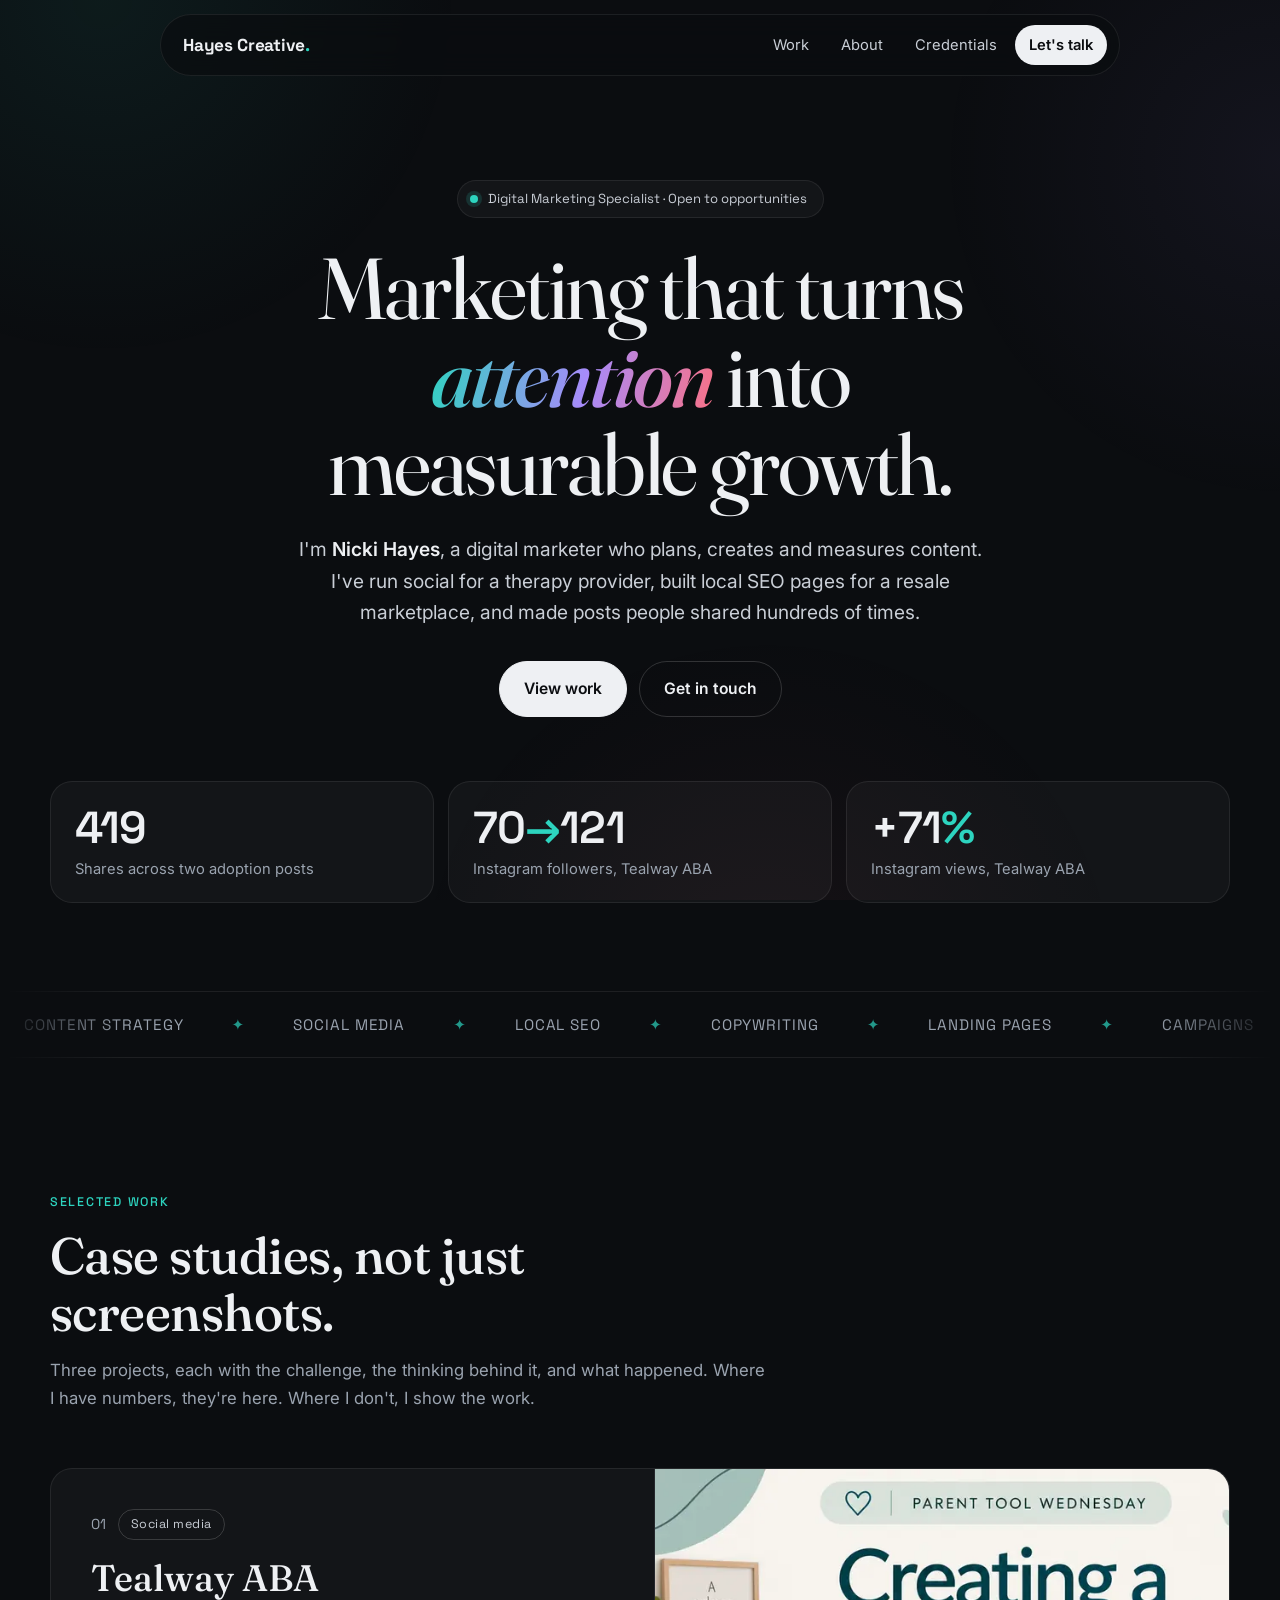
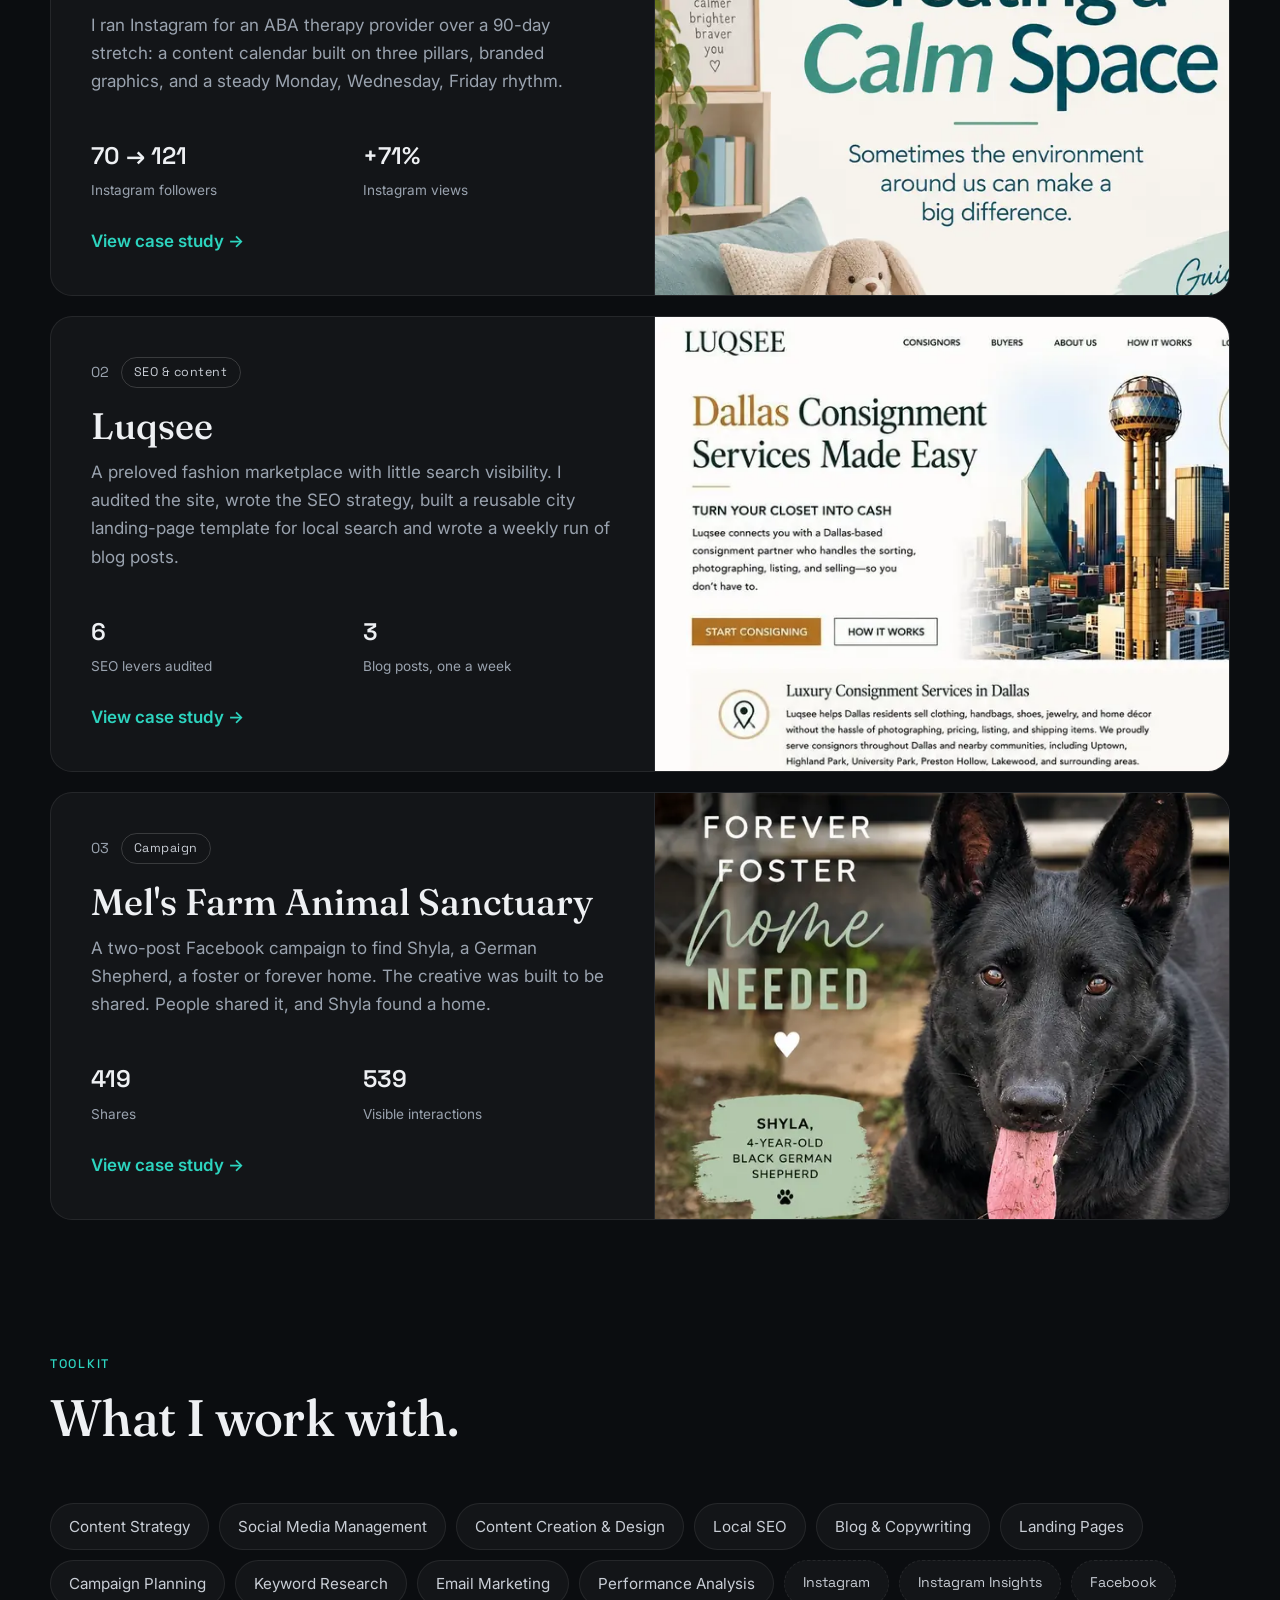
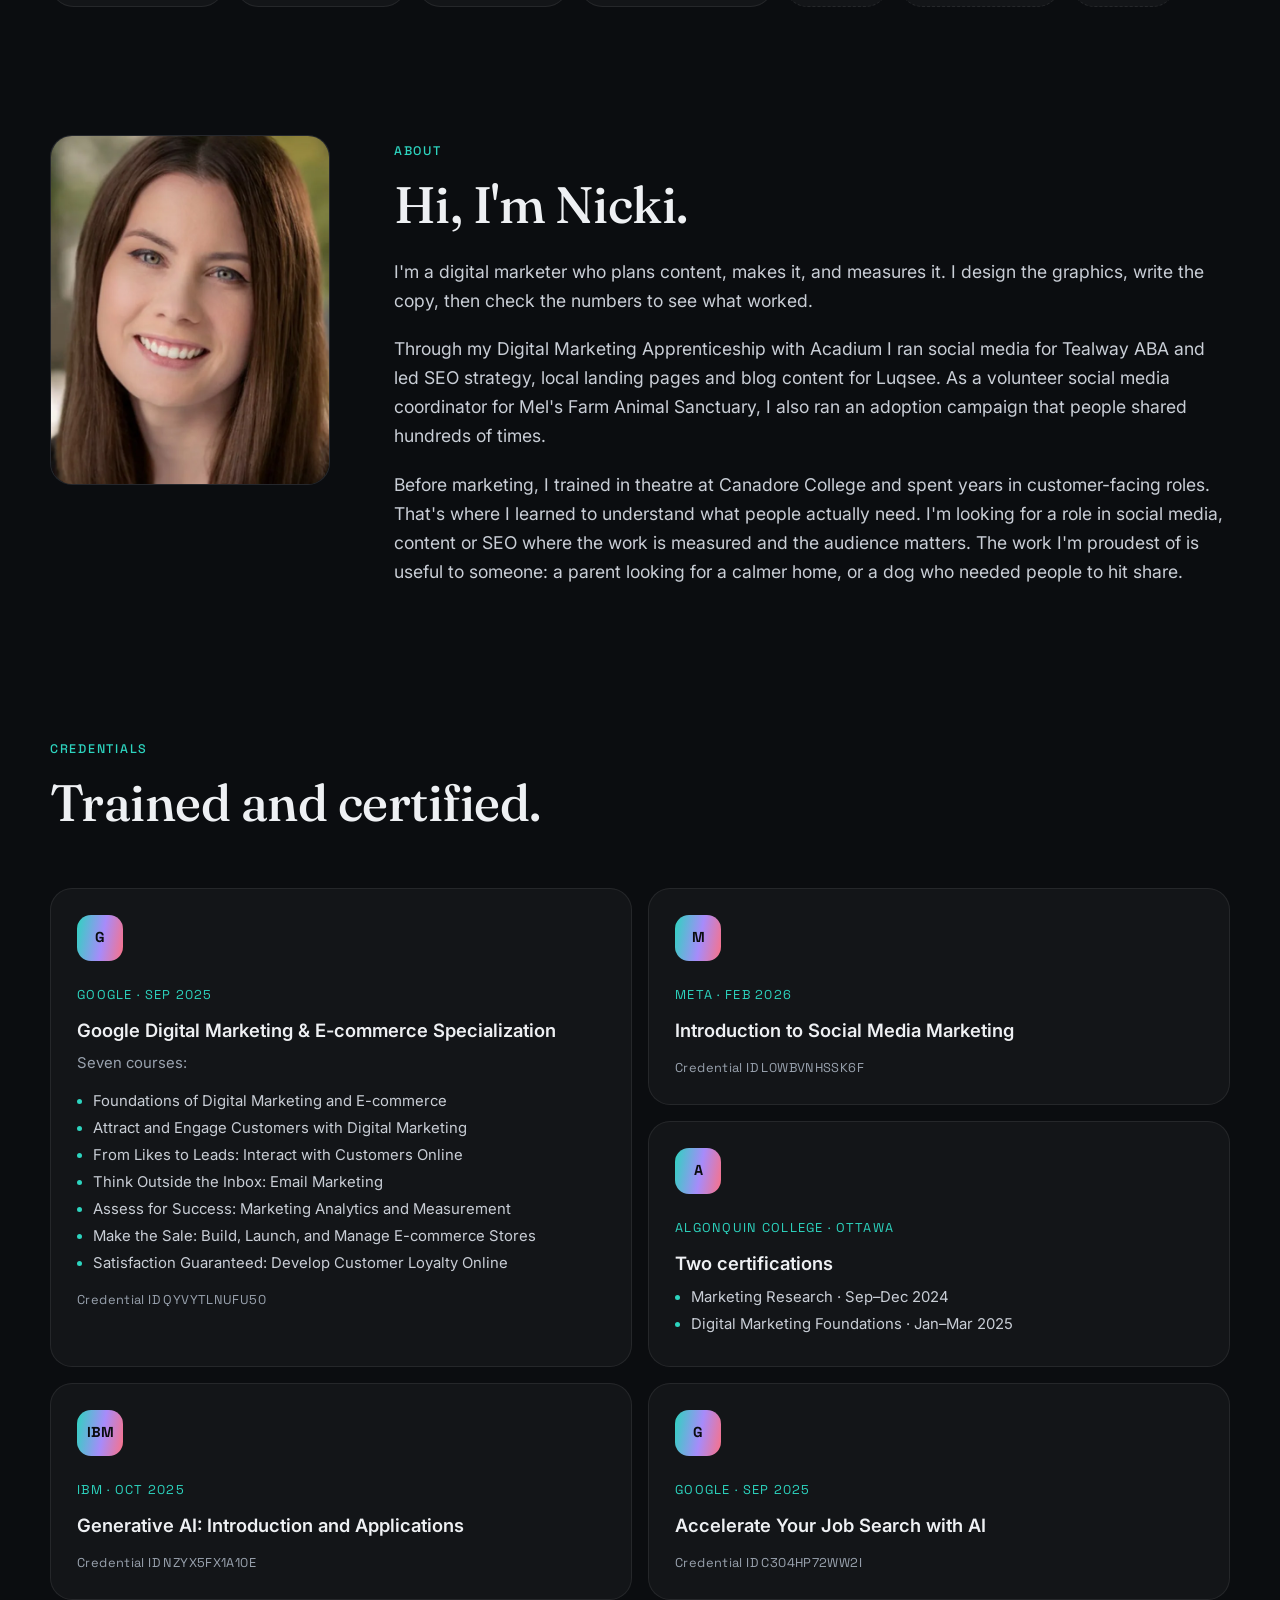
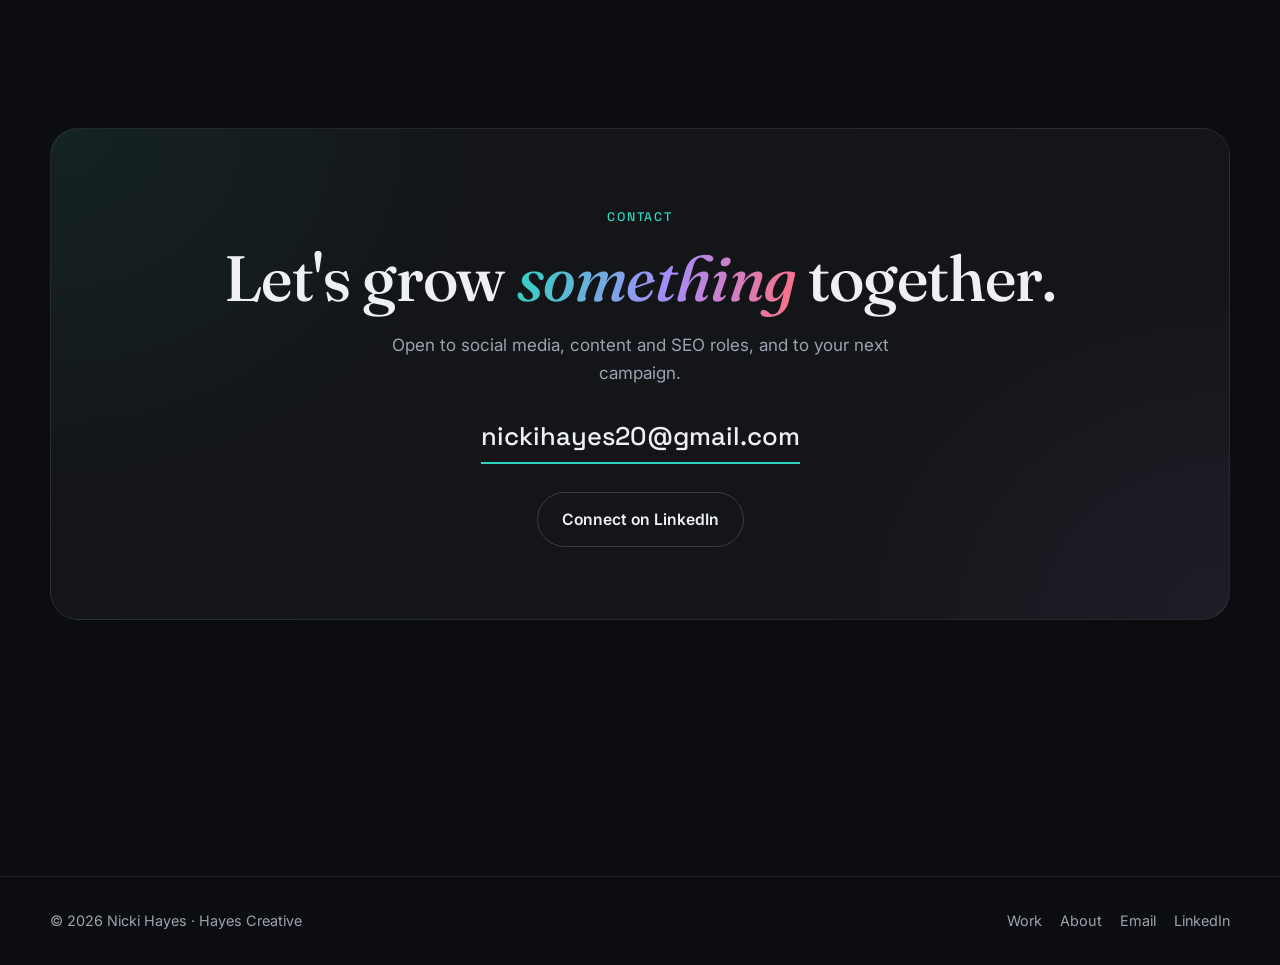
==== commit 9ddf99e5: "Add Shyla's outcome and Tealway engagement dates Co-Authored-By: Claude Opus 5 (1M context) <noreply" ====
--- a/index.html
+++ b/index.html
@@ -139,7 +139,7 @@
             <div class="work-card__body">
               <div class="work-card__top"><span class="work-card__num">03</span><span class="tag">Campaign</span></div>
               <h3>Mel's Farm Animal Sanctuary</h3>
-              <p>A two-post Facebook campaign to find Shyla, a German Shepherd, a foster or forever home. The creative was built to be shared, and people shared it.</p>
+              <p>A two-post Facebook campaign to find Shyla, a German Shepherd, a foster or forever home. The creative was built to be shared. People shared it, and Shyla found a home.</p>
               <div class="work-card__stats">
                 <div><strong>419</strong><span>Shares</span></div>
                 <div><strong>539</strong><span>Visible interactions</span></div>
